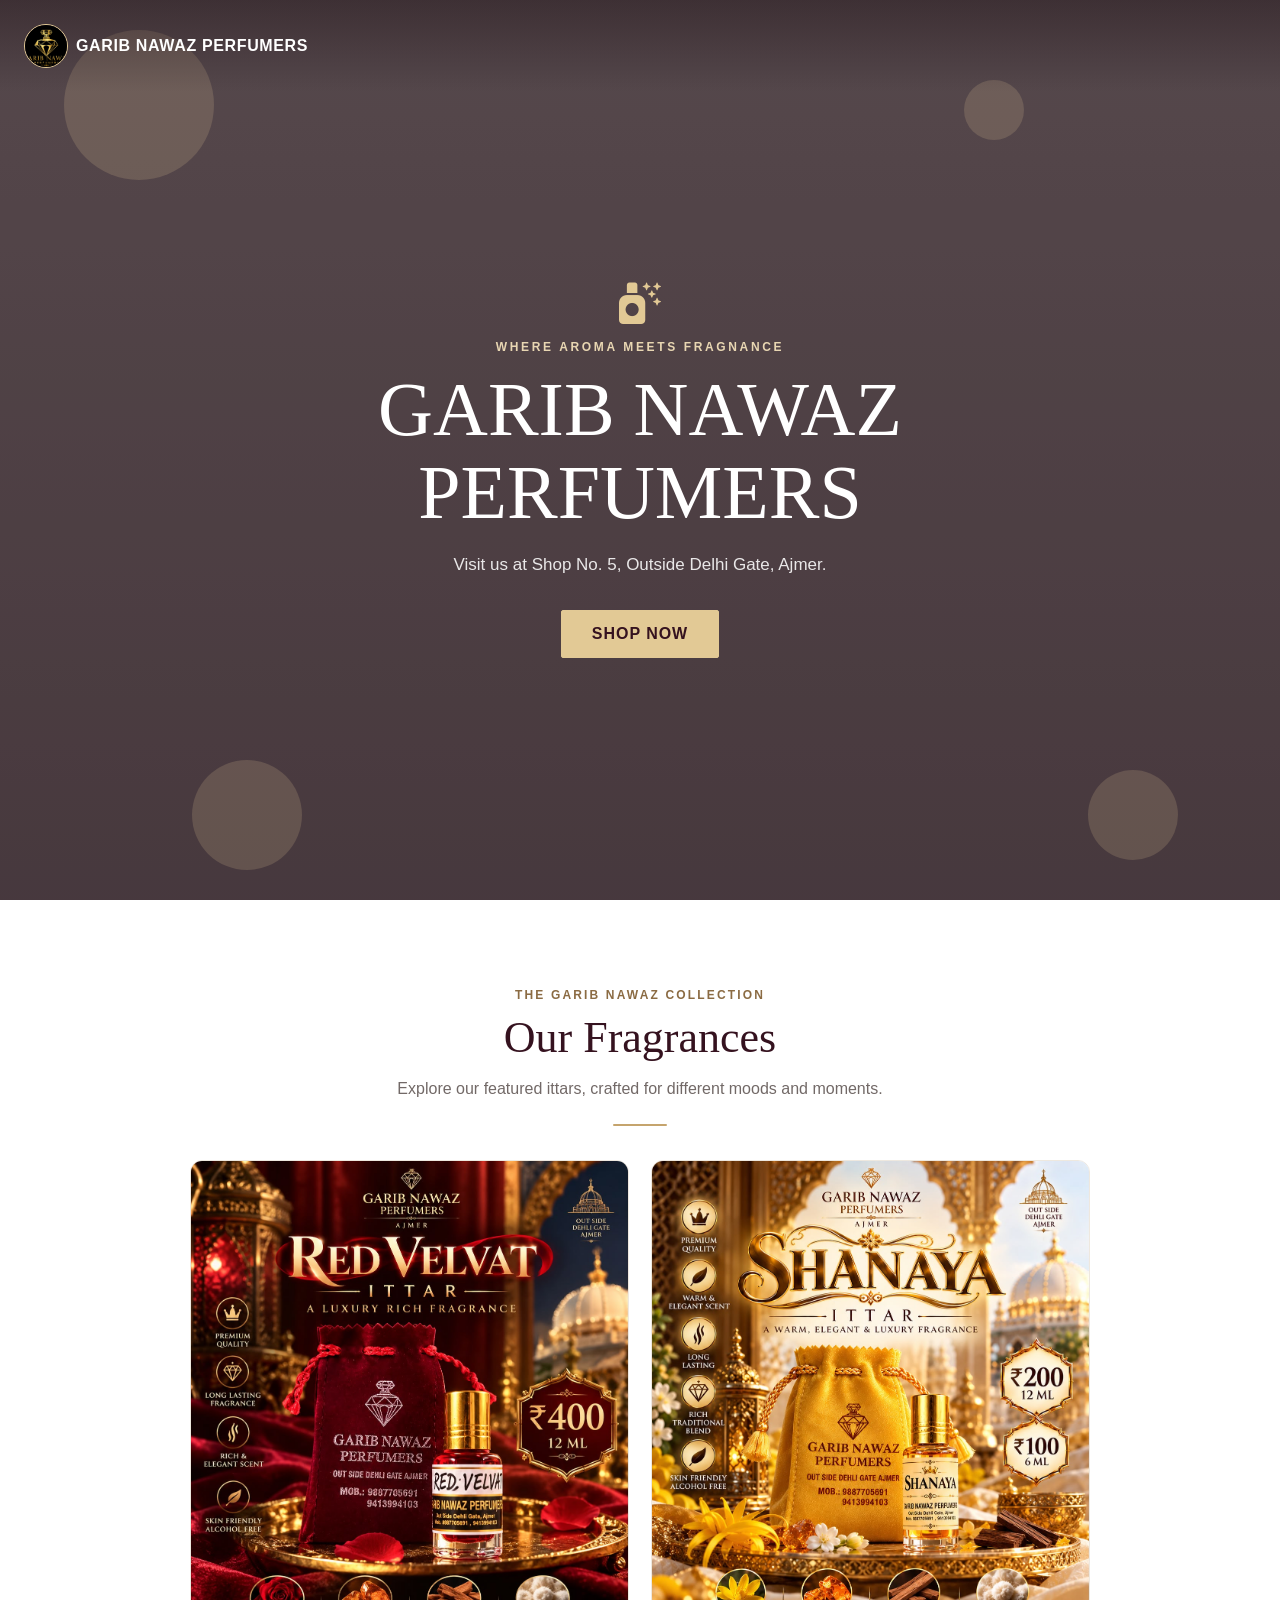
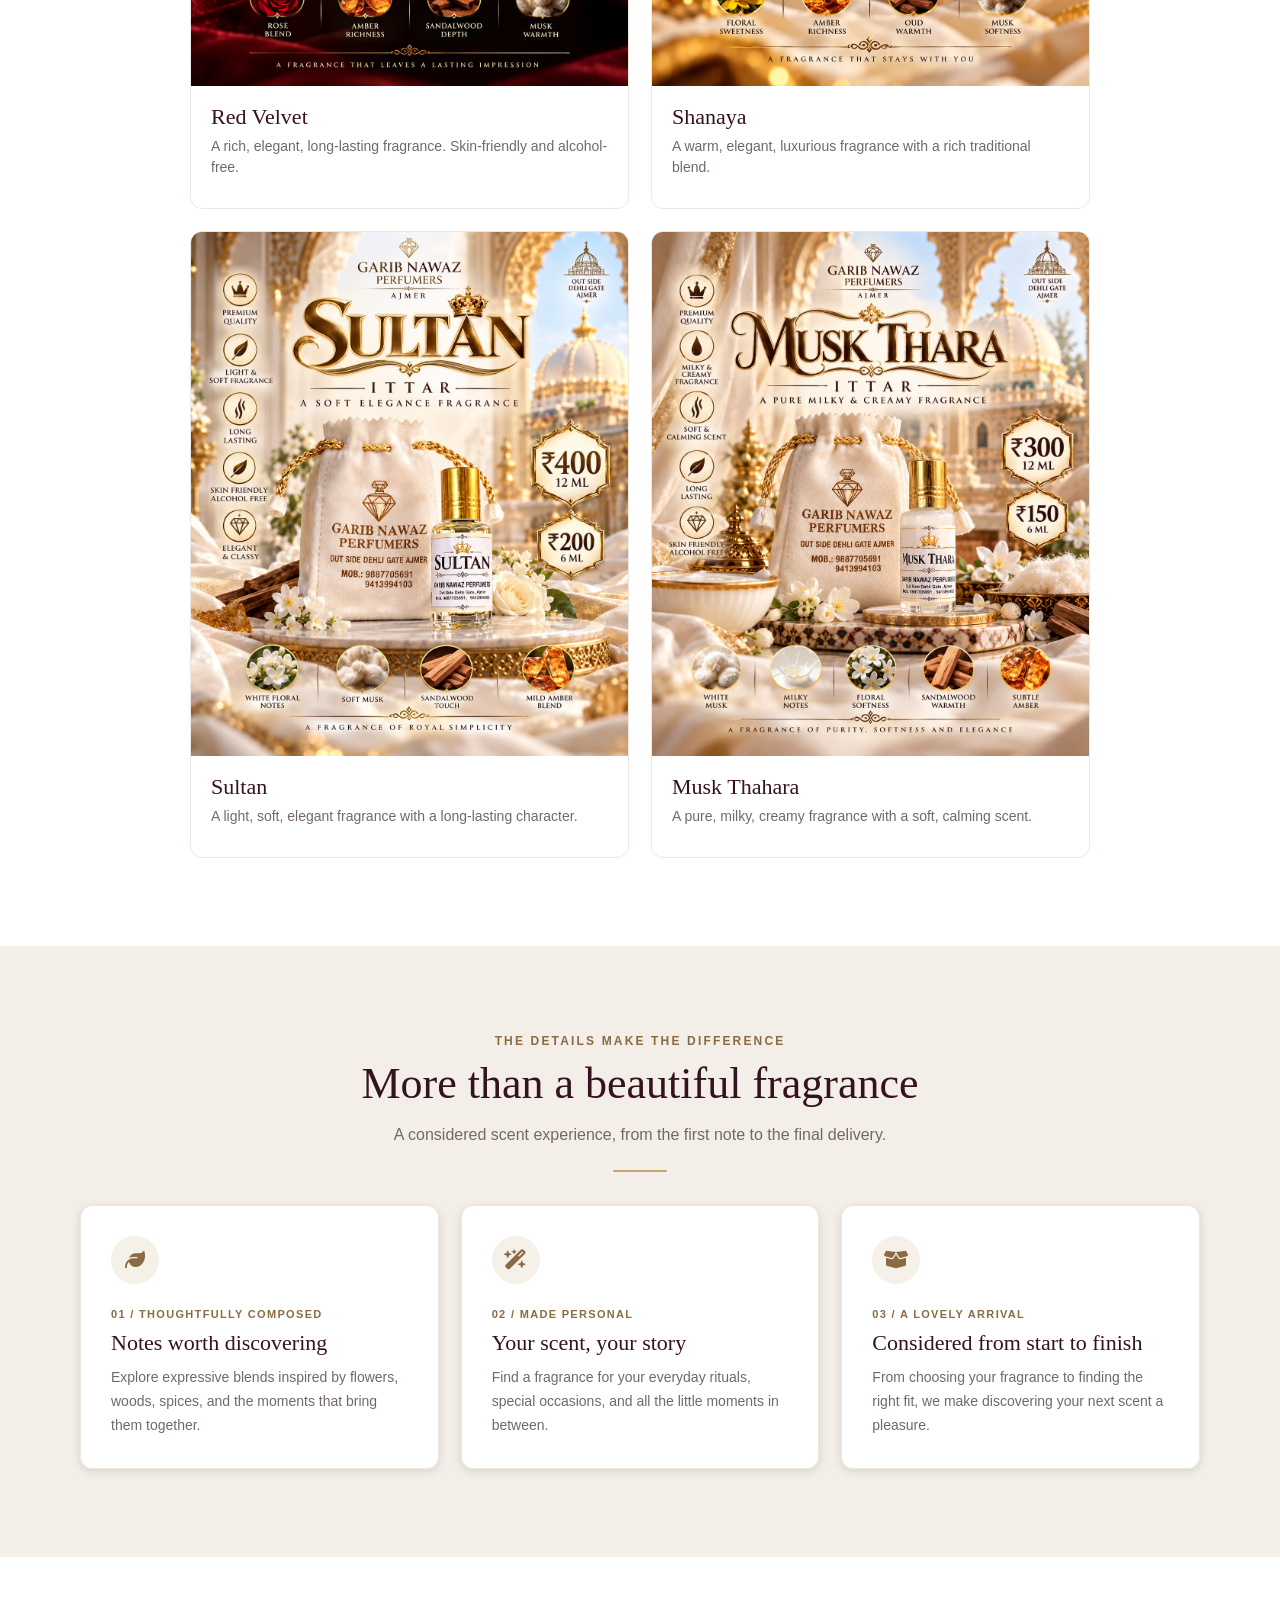
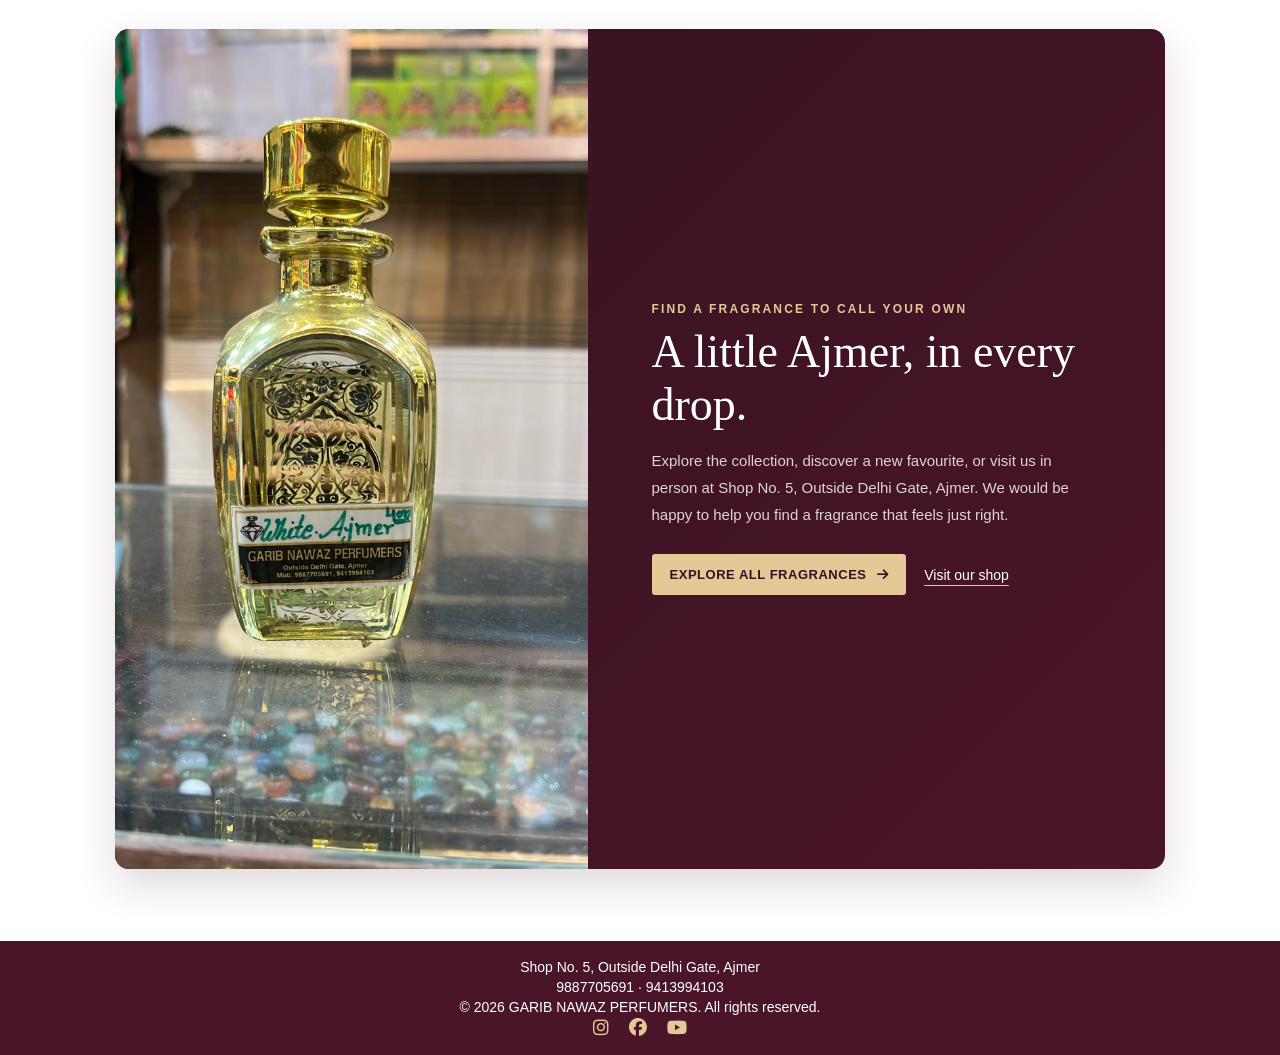
==== index.html @ 34979ee7 "first commit" ====
<!DOCTYPE html>
<html lang="en">
<head>
  <meta charset="UTF-8">
  <meta name="viewport" content="width=device-width, initial-scale=1.0">
  <title>GARIB NAWAZ PERFUMERS</title>
  <link rel="icon" href="images/logo.png" type="image/png">
  <link rel="stylesheet" href="https://cdnjs.cloudflare.com/ajax/libs/font-awesome/6.4.0/css/all.min.css">
  <link rel="stylesheet" href="style.css">
</head>
<body class="home-page">

  <header>
    <a class="site-brand" href="index.html">
      <img src="images/logo.png" alt="">
      <span><strong>GARIB NAWAZ PERFUMERS</strong></span>
    </a>
  </header>

  <div class="hero">
    <video class="hero-video" autoplay muted loop playsinline poster="images/ImgBG1.jpg">
      <source src="videos/intro.mp4" type="video/mp4">
    </video>
    <div class="circle circle1"></div>
    <div class="circle circle2"></div>
    <div class="circle circle3"></div>
    <div class="circle circle4"></div>

    <div class="hero-content">
      <i class="fa-solid fa-spray-can-sparkles"></i>
      <p class="hero-eyebrow">where aroma meets fragnance</p>
      <h2>GARIB NAWAZ<br>PERFUMERS</h2>
      <p>Visit us at Shop No. 5, Outside Delhi Gate, Ajmer.</p>
      <a href="products.html" class="btn">Shop Now</a>
    </div>
  </div>

  <div class="section categories-section">
    <p class="section-eyebrow">The Garib Nawaz collection</p>
    <h2>Our Fragrances</h2>
    <p class="section-intro">Explore our featured ittars, crafted for different moods and moments.</p>
    <div class="divider"></div>
    <div class="categories">
      <a href="products.html" class="category-card">
        <div class="category-img"><img src="images/Red-Velvat.jpeg" alt="Red Velvet fragrance poster" loading="lazy"></div>
        <div class="category-copy">
          <h3>Red Velvet</h3>
          <p>A rich, elegant, long-lasting fragrance. Skin-friendly and alcohol-free.</p>
        </div>
      </a>
      <a href="products.html" class="category-card">
        <div class="category-img"><img src="images/Shanaya.jpeg" alt="Shanaya fragrance poster" loading="lazy"></div>
        <div class="category-copy">
          <h3>Shanaya</h3>
          <p>A warm, elegant, luxurious fragrance with a rich traditional blend.</p>
        </div>
      </a>
      <a href="products.html" class="category-card">
        <div class="category-img"><img src="images/Sultan.jpeg" alt="Sultan fragrance poster" loading="lazy"></div>
        <div class="category-copy">
          <h3>Sultan</h3>
          <p>A light, soft, elegant fragrance with a long-lasting character.</p>
        </div>
      </a>
      <a href="products.html" class="category-card">
        <div class="category-img"><img src="images/Musk-thara.jpeg" alt="Musk Thahara fragrance poster" loading="lazy"></div>
        <div class="category-copy">
          <h3>Musk Thahara</h3>
          <p>A pure, milky, creamy fragrance with a soft, calming scent.</p>
        </div>
      </a>
    </div>
  </div>

  <div class="section why-us-section">
    <p class="section-eyebrow">The details make the difference</p>
    <h2>More than a beautiful fragrance</h2>
    <p class="section-intro">A considered scent experience, from the first note to the final delivery.</p>
    <div class="divider"></div>
    <div class="features">
      <div class="feature-box">
        <i class="fa-solid fa-leaf"></i>
        <p class="feature-label">01 / Thoughtfully composed</p>
        <h3>Notes worth discovering</h3>
        <p>Explore expressive blends inspired by flowers, woods, spices, and the moments that bring them together.</p>
      </div>
      <div class="feature-box">
        <i class="fa-solid fa-wand-magic-sparkles"></i>
        <p class="feature-label">02 / Made personal</p>
        <h3>Your scent, your story</h3>
        <p>Find a fragrance for your everyday rituals, special occasions, and all the little moments in between.</p>
      </div>
      <div class="feature-box">
        <i class="fa-solid fa-box-open"></i>
        <p class="feature-label">03 / A lovely arrival</p>
        <h3>Considered from start to finish</h3>
        <p>From choosing your fragrance to finding the right fit, we make discovering your next scent a pleasure.</p>
      </div>
    </div>
  </div>

  <section class="home-visit-section" aria-labelledby="home-visit-title">
    <div class="home-visit-card">
      <div class="home-visit-image">
        <img src="images/White Ajmer.jpeg" alt="White Ajmer fragrance bottle" loading="lazy">
      </div>
      <div class="home-visit-copy">
        <p class="section-eyebrow">Find a fragrance to call your own</p>
        <h2 id="home-visit-title">A little Ajmer, in every drop.</h2>
        <p>Explore the collection, discover a new favourite, or visit us in person at Shop No. 5, Outside Delhi Gate, Ajmer. We would be happy to help you find a fragrance that feels just right.</p>
        <div class="home-visit-actions">
          <a class="home-visit-button" href="products.html">Explore all fragrances <i class="fa-solid fa-arrow-right" aria-hidden="true"></i></a>
          <a class="home-visit-link" href="contact.html">Visit our shop</a>
        </div>
      </div>
    </div>
  </section>

  <footer>
    <p>Shop No. 5, Outside Delhi Gate, Ajmer</p>
    <p><a href="tel:+919887705691">9887705691</a> · <a href="tel:+919413994103">9413994103</a></p>
    <p>&copy; 2026 GARIB NAWAZ PERFUMERS. All rights reserved.</p>
    <p class="social-links">
      <a href="https://www.instagram.com/garib_nawaz_perfumers?utm_source=ig_web_button_share_sheet&amp;vrfl=ZDNlZDc0MzIxNw==" target="_blank" rel="noopener noreferrer" aria-label="Visit Garib Nawaz Perfumers on Instagram"><i class="fa-brands fa-instagram"></i></a>
      <a href="https://www.facebook.com/profile.php?id=61590630572187" target="_blank" rel="noopener noreferrer" aria-label="Visit Garib Nawaz Perfumers on Facebook"><i class="fa-brands fa-facebook"></i></a>
      <a href="https://youtube.com/@garibnawazperfumer?si=CvMgXTOw2Hox5zIE" target="_blank" rel="noopener noreferrer" aria-label="Visit Garib Nawaz Perfumers on YouTube"><i class="fa-brands fa-youtube"></i></a>
    </p>
  </footer>

</body>
</html>
---- style.css ----
* {
  box-sizing: border-box;
  margin: 0;
  padding: 0;
}

.card > a, .card button a {
  color: inherit;
  font: inherit;
  text-decoration: none;
  }

body {
  min-height: 100vh;
  display: flex;
  flex-direction: column;
  background-color: #f5f0e8;
  color: #393333;
  font-family: Arial, sans-serif;
}

header {
  position: sticky;
  top: 0;
  z-index: 10;
  width: 100%;
  padding: 15px 30px;
  display: flex;
  align-items: center;
  justify-content: space-between;
  background-color: #4a1528;
}

header h1 {
  color: #e2c995;
  font-size: 24px;
}

.site-brand {
  display: flex;
  align-items: center;
  gap: 12px;
  color: #e2c995;
  text-decoration: none;
}

.site-brand img {
  width: 54px;
  height: 54px;
  border: 1px solid #e2c995;
  border-radius: 50%;
  object-fit: cover;
}

.site-brand strong,
.site-brand small {
  display: block;
}

.site-brand strong {
  font-size: 20px;
  letter-spacing: 0.04em;
}

.site-brand small {
  margin-top: 4px;
  color: #ffffff;
  font-size: 12px;
}

nav {
  display: flex;
  flex-wrap: wrap;
  gap: 12px 20px;
}

nav a {
  color: #ffffff;
  text-decoration: none;
}

nav a:hover {
  color: #e2c995;
}

.hero {
  min-height: 100vh;
  padding: 120px 20px;
  position: relative;
  overflow: hidden;
  background: linear-gradient(rgba(40, 20, 30, 0.65), rgba(40, 20, 30, 0.75)),
    url("images/ImgBG1.jpg") center / cover no-repeat;
  color: #ffffff;
  text-align: center;
}

.hero > i {
  color: #e2c995;
  font-size: 70px;
  animation: hero-icon-entrance 700ms ease-out both, hero-icon-float 4s ease-in-out 700ms infinite;
}

.hero h2 {
  margin: 20px 0;
  font-size: 42px;
}

.hero p {
  margin-bottom: 28px;
  font-size: 18px;
}

.circle {
  position: absolute;
  border-radius: 50%;
  background-color: rgba(226, 201, 149, 0.18);
}

.circle1 {
  top: 30px;
  left: 5%;
  width: 150px;
  height: 150px;
  animation: circle-float 7s ease-in-out infinite;
}

.circle2 {
  right: 8%;
  bottom: 40px;
  width: 90px;
  height: 90px;
  animation: circle-float 6s ease-in-out -2s infinite;
}

.circle3 {
  top: 80px;
  right: 20%;
  width: 60px;
  height: 60px;
  animation: circle-float 5s ease-in-out -1s infinite;
}

.circle4 {
  bottom: 30px;
  left: 15%;
  width: 110px;
  height: 110px;
  animation: circle-float 8s ease-in-out -3s infinite;
}

@keyframes hero-icon-entrance {
  from {
    opacity: 0;
  }

  to {
    opacity: 1;
  }
}

@keyframes hero-icon-float {
  0%, 100% {
    transform: translateY(0);
  }

  50% {
    transform: translateY(-8px);
  }
}

@keyframes circle-float {
  0%, 100% {
    transform: translateY(0);
  }

  50% {
    transform: translateY(-16px);
  }
}

.btn, .card button {
  display: inline-block;
  padding: 10px 20px;
  border: 0;
  border-radius: 5px;
  background-color: #4a1528;
  color: #ffffff;
  font-weight: bold;
  text-decoration: none;
  cursor: pointer;
  transition: background-color 180ms ease, transform 180ms ease;
}

.btn:hover, .card button:hover {
  background-color: #755034;
  transform: translateY(-2px);
}

.section, .filter-area {
  padding: 60px 25px;
  text-align: center;
}

.section h2, .filter-area h2, .contact-wrap h2, .contact-map h2 {
  margin-bottom: 12px;
}

.divider {
  width: 80px;
  height: 4px;
  margin: 10px auto 25px;
  border-radius: 2px;
  background-color: #4a1528;
}

.features {
  display: flex;
  justify-content: center;
  flex-wrap: wrap;
  gap: 25px;
}

.feature-box, .about-box, .owner-card, .card, .contact-map {
  border-radius: 8px;
  background-color: #ffffff;
  box-shadow: 0 2px 10px rgba(0, 0, 0, 0.12);
}

.feature-box {
  width: 330px;
  min-height: 220px;
  padding: 30px 22px;
  border-top: 5px solid #4a1528;
  transition: transform 220ms ease, box-shadow 220ms ease;
}

.feature-box:hover, .owner-card:hover, .card:hover {
  transform: translateY(-5px);
  box-shadow: 0 8px 20px rgba(0, 0, 0, 0.16);
}

.feature-box > i {
  margin-bottom: 12px;
  color: #c5a46d;
  font-size: 32px;
}

.feature-box h2 {
  font-size: 22px;
}

.gallery {
  max-width: 1080px;
  margin: 0 auto;
  display: grid;
  grid-template-columns: repeat(3, 1fr);
  gap: 22px;
}

.gallery-item {
  aspect-ratio: 4 / 3;
  overflow: hidden;
  border: 4px solid #c5a46d;
  border-radius: 10px;
}

.gallery-item img {
  display: block;
  width: 100%;
  height: 100%;
  object-fit: cover;
  transition: transform 300ms ease;
}

.gallery-item:hover img {
  transform: scale(1.06);
}

.about-box {
  position: relative;
  width: 80%;
  max-width: 1100px;
  margin: 45px auto;
  padding: 45px 30px;
  overflow: hidden;
  text-align: center;
}

.about-box h2, .about-box p, .about-box h3, .about-box .owner-profiles, .about-box .about-details, .about-box .pulse-row, .about-box > i {
  position: relative;
  z-index: 1;
}

.about-box > i {
  color: #4a1528;
  font-size: 55px;
}

.float-icon {
  animation: icon-float 3s ease-in-out infinite;
}

@keyframes icon-float {
  0%, 100% {
    transform: translateY(0);
  }

  50% {
    transform: translateY(-10px);
  }
}

.fade-text {
  animation: fade-up 700ms ease-out both;
}

@keyframes fade-up {
  from {
    opacity: 0;
    transform: translateY(16px);
  }

  to {
    opacity: 1;
    transform: translateY(0);
  }
}

.about-box p {
  margin: 12px 0;
  line-height: 1.7;
}

.about-box h3 {
  margin: 25px 0 18px;
  color: #4a1528;
}

.about-layout {
  display: grid;
  grid-template-columns: minmax(0, 1fr) minmax(250px, 350px);
  align-items: center;
  gap: 36px;
  margin-top: 24px;
}

.about-copy {
  min-width: 0;
  text-align: left;
}

.about-owner {
  width: 100%;
  max-width: 350px;
  margin: 0 auto;
}

.about-owner .owner-photo {
  height: auto;
  aspect-ratio: 350 / 427;
  margin-bottom: 18px;
  border: 1px solid #eee8df;
}

.about-owner .owner-photo img {
  object-position: center 15%;
}

.about-instagram {
  display: inline-flex;
  align-items: center;
  gap: 9px;
  padding: 11px 20px;
  border-radius: 5px;
  background-color: #4a1528;
  color: #ffffff;
  font-weight: 700;
  text-decoration: none;
  transition: background-color 180ms ease, transform 180ms ease;
}

.about-instagram:hover {
  background-color: #755034;
  transform: translateY(-2px);
}

.owner-profiles {
  max-width: 850px;
  margin: 0 auto;
  display: grid;
  grid-template-columns: repeat(2, 1fr);
  gap: 20px;
}

.owner-card {
  padding: 16px;
  transition: transform 220ms ease, box-shadow 220ms ease;
}

.owner-photo {
  height: 220px;
  margin-bottom: 12px;
  overflow: hidden;
  border-radius: 6px;
  background-color: #f5f0e8;
}

.owner-photo img {
  width: 100%;
  height: 100%;
  object-fit: cover;
}

.owner-photo-placeholder {
  height: 100%;
  display: flex;
  align-items: center;
  justify-content: center;
  gap: 8px;
  color: #4a1528;
}

footer a {
  color: #ffffff;
  text-decoration: none;
}

.owner-photo-placeholder[hidden] {
  display: none;
}

.pulse-row {
  margin-top: 25px;
  display: flex;
  justify-content: center;
  gap: 35px;
  color: #4a1528;
  font-size: 32px;
}

.pulse-row i {
  animation: icon-pulse 1.8s ease-in-out infinite;
}

.pulse-row i:nth-child(2) {
  animation-delay: 300ms;
}

.pulse-row i:nth-child(3) {
  animation-delay: 600ms;
}

@keyframes icon-pulse {
  0%, 100% {
    transform: scale(1);
  }

  50% {
    transform: scale(1.2);
  }
}

.filter-area input {
  display: none;
}

.filter-area label {
  display: inline-block;
  margin: 5px;
  padding: 8px 18px;
  border: 1px solid #c5a46d;
  border-radius: 20px;
  background-color: #ffffff;
  cursor: pointer;
}

.filter-area label:hover, #all:checked ~ .buttons label[for="all"], #men:checked ~ .buttons label[for="men"], #women:checked ~ .buttons label[for="women"], #unisex:checked ~ .buttons label[for="unisex"] {
  background-color: #4a1528;
  color: #ffffff;
}

.products {
  max-width: 1120px;
  margin: 25px auto 0;
  display: grid;
  grid-template-columns: repeat(4, minmax(0, 1fr));
  grid-auto-rows: 1fr;
  align-items: stretch;
  gap: 25px;
}

.card {
  display: flex;
  flex-direction: column;
  min-height: 0;
  padding: 0;
  overflow: hidden;
  transition: transform 220ms ease, box-shadow 220ms ease;
}

#men:checked ~ .products .card:not(.men), #women:checked ~ .products .card:not(.women), #unisex:checked ~ .products .card:not(.unisex) {
  display: none;
}

.product-image {
  display: block;
  width: 100%;
  aspect-ratio: 4 / 5;
  object-fit: cover;
}

.product-image-placeholder {
  padding: 32px;
  object-fit: contain;
  background: linear-gradient(145deg, #35121f, #120b0d);
}

.product-info {
  flex: 1;
  min-height: 300px;
  padding: 20px;
  display: flex;
  flex-direction: column;
  align-items: stretch;
  gap: 14px;
  border-top: 1px solid #eee8df;
  border-bottom: 4px solid #4a1528;
}

.card h3 {
  margin: 0;
  color: #35121f;
  font-family: Georgia, "Times New Roman", serif;
  font-size: 23px;
  font-weight: 400;
  text-align: center;
}

.product-details {
  flex: 1;
  padding-left: 19px;
  color: #726967;
  font-size: 13px;
  line-height: 1.55;
}

.product-details li {
  margin-bottom: 6px;
  padding-left: 2px;
}

.product-details li::marker {
  color: #b39056;
}

.product-price {
  padding: 10px 8px;
  border-top: 1px solid #eee8df;
  border-bottom: 1px solid #eee8df;
  color: #4a1528;
  font-size: 17px;
  font-weight: 700;
  text-align: center;
}

.product-price span {
  color: #8b6b43;
  font-size: 12px;
  font-weight: 600;
}

.product-price .price-divider {
  margin: 0 5px;
  color: #c5a46d;
}

.card .type {
  margin-bottom: 8px;
  color: #786563;
  font-size: 13px;
}

.card .price {
  margin-bottom: 10px;
  font-weight: bold;
}

.product-order {
  display: inline-flex;
  justify-content: center;
  align-items: center;
  gap: 8px;
  padding: 10px 20px;
  border-radius: 5px;
  background-color: #4a1528;
  color: #ffffff;
  text-decoration: none;
  transition: background-color 180ms ease, transform 180ms ease;
}

.product-order i {
  font-size: 16px;
}

.product-order:hover {
  background-color: #755034;
  transform: translateY(-2px);
}

.contact-wrap {
  width: 100%;
  max-width: 1120px;
  margin: 0 auto;
  padding: 64px 24px 76px;
}

.contact-intro {
  max-width: 680px;
  margin: 0 auto 36px;
  text-align: center;
}

.contact-intro h2 {
  margin-bottom: 12px;
  color: #35121f;
  font-family: Georgia, "Times New Roman", serif;
  font-size: clamp(34px, 5vw, 48px);
  font-weight: 400;
}

.contact-intro > p:last-child {
  color: #726967;
  line-height: 1.7;
}

.contact-eyebrow {
  margin-bottom: 9px;
  color: #8b6b43;
  font-size: 12px;
  font-weight: 700;
  letter-spacing: 0.16em;
  text-transform: uppercase;
}

.contact-details {
  display: grid;
  grid-template-columns: repeat(3, minmax(0, 1fr));
  gap: 20px;
}

.contact-card {
  min-height: 230px;
  padding: 28px;
  border: 1px solid #eee8df;
  border-top: 3px solid #c5a46d;
  border-radius: 12px;
  background-color: #ffffff;
  box-shadow: 0 8px 24px rgba(53, 18, 31, 0.07);
}

.contact-icon {
  width: 44px;
  height: 44px;
  margin-bottom: 18px;
  display: grid;
  place-items: center;
  border-radius: 50%;
  background-color: #f5f0e8;
  color: #4a1528;
  font-size: 18px;
}

.contact-card h3 {
  margin-bottom: 9px;
  color: #35121f;
  font-family: Georgia, "Times New Roman", serif;
  font-size: 21px;
  font-weight: 400;
}

.contact-card p {
  min-height: 44px;
  margin-bottom: 13px;
  color: #726967;
  font-size: 14px;
  line-height: 1.6;
}

.contact-card a,
.contact-card strong {
  display: block;
  margin-top: 7px;
  color: #4a1528;
  font-weight: 700;
  text-decoration: none;
}

.contact-card a:hover {
  color: #8b6b43;
}

.contact-map {
  margin-top: 28px;
  padding: 28px;
  border: 1px solid #eee8df;
  border-radius: 12px;
  background-color: #ffffff;
  box-shadow: 0 8px 24px rgba(53, 18, 31, 0.07);
}

.contact-map-heading {
  margin-bottom: 18px;
  display: flex;
  align-items: flex-end;
  justify-content: space-between;
  gap: 18px;
}

.contact-map-heading h2 {
  margin: 0;
  color: #35121f;
  font-family: Georgia, "Times New Roman", serif;
  font-size: 28px;
  font-weight: 400;
}

.contact-map-heading > p {
  color: #726967;
  font-size: 14px;
}

.contact-map iframe {
  width: 100%;
  height: 380px;
  border: 0;
  border-radius: 8px;
}

footer {
  margin-top: auto;
  padding: 14px 20px;
  background-color: #4a1528;
  color: #ffffff;
  font-size: 14px;
  text-align: center;
}

footer p {
  margin: 4px 0;
}

.social-links a {
  margin: 0 8px;
  color: #e2c995;
  text-decoration: none;
  transition: color 180ms ease;
}

.social-links a i {
  font-size: 18px;
}

.social-links a:hover {
  color: #ffffff;
}

.hero {
  min-height: 100vh;
  padding: 70px 20px;
  display: flex;
  align-items: center;
  justify-content: center;
}

.hero-video {
  position: absolute;
  top: 0;
  left: 0;
  width: 100%;
  height: 100%;
  object-fit: cover;
  z-index: 0;
}

.hero::before {
  content: "";
  position: absolute;
  inset: 0;
  background: rgba(20, 10, 12, 0.28);
  z-index: 1;
}

.hero .circle {
  z-index: 1;
}

.hero-content {
  position: relative;
  z-index: 2;
  width: 100%;
  max-width: 760px;
}

.hero-content > i {
  color: #e2c995;
  font-size: 56px;
  animation: hero-icon-entrance 700ms ease-out both, hero-icon-float 4s ease-in-out 700ms infinite;
}

.hero-content h2 {
  margin: 15px 0 10px;
  font-size: 40px;
}

.hero-content p {
  margin-bottom: 25px;
  font-size: 18px;
}

.categories-section {
  background-color: #ffffff;
}

.categories {
  max-width: 1080px;
  margin: 0 auto;
  display: grid;
  grid-template-columns: repeat(6, 1fr);
  gap: 20px;
}

.category-card {
  color: #393333;
  text-decoration: none;
}

.category-img {
  width: 100%;
  aspect-ratio: 1 / 1;
  overflow: hidden;
  border: 3px solid #e2c995;
  border-radius: 50%;
}

.category-img img {
  display: block;
  width: 100%;
  height: 100%;
  object-fit: cover;
  transition: transform 300ms ease;
}

.category-card:hover img {
  transform: scale(1.12);
}

.category-card h3 {
  margin-top: 12px;
  font-size: 16px;
}

.category-card:hover h3 {
  color: #4a1528;
}

.offers {
  max-width: 1000px;
  margin: 0 auto;
  display: flex;
  justify-content: center;
  flex-wrap: wrap;
  gap: 25px;
}

.offer-card {
  flex: 1 1 260px;
  max-width: 310px;
  padding: 28px 20px;
  border-radius: 12px;
  background: linear-gradient(135deg, #4a1528, #755034);
  color: #ffffff;
  box-shadow: 0 2px 10px rgba(0, 0, 0, 0.15);
  transition: transform 220ms ease;
}

.offer-card:hover {
  transform: translateY(-5px);
}

.offer-card i {
  margin-bottom: 10px;
  color: #e2c995;
  font-size: 30px;
}

.offer-card h3 {
  margin-bottom: 6px;
  color: #e2c995;
  font-size: 24px;
}

@media (prefers-reduced-motion: reduce) {
  *, *::before, *::after {
    animation-duration: 0.01ms;
    animation-iteration-count: 1 ;
    scroll-behavior: auto ;
    transition-duration: 0.01ms ;
  }
}

@media (max-width: 800px) {
  header {
    padding: 12px 18px;
    gap: 10px;
    flex-wrap: wrap;
  }

  .products {
    grid-template-columns: repeat(2, minmax(0, 1fr));
  }

  .gallery {
    grid-template-columns: repeat(2, 1fr);
  }
}

@media (max-width: 500px) {
  header h1 {
    font-size: 20px;
  }

  nav {
    gap: 8px 14px;
  }

  nav a {
    font-size: 14px;
  }

  .hero {
    min-height: 100vh;
    padding: 100px 18px;
  }

  .hero h2 {
    font-size: 32px;
  }

  .gallery, .products, .owner-profiles {
    grid-template-columns: 1fr;
  }

  .about-box {
    width: calc(100% - 30px);
    padding: 30px 18px;
  }

  .contact-wrap {
    padding: 42px 18px 54px;
  }

  .contact-details {
    grid-template-columns: 1fr;
  }

  .contact-card {
    min-height: 0;
  }

  .contact-card p {
    min-height: 0;
  }

  .contact-map {
    padding: 20px;
  }

  .contact-map-heading {
    align-items: flex-start;
    flex-direction: column;
  }

  .contact-map iframe {
    height: 300px;
  }
}

@media (max-width: 800px) {
  .categories {
    grid-template-columns: repeat(3, 1fr);
  }

  .hero-content h2 {
    font-size: 34px;
  }
}

@media (max-width: 600px) {
  .hero {
    min-height: 100vh;
    padding: 60px 15px;
  }

  .hero-content h2 {
    font-size: 28px;
  }

  .hero-content p {
    font-size: 16px;
  }

  .categories {
    grid-template-columns: repeat(2, 1fr);
  }
}

.home-page header {
  position: absolute;
  top: 0;
  left: 0;
  justify-content: flex-start;
  padding: 24px;
  background: linear-gradient(rgba(28, 15, 20, 0.42), transparent);
}

.home-page header h1 {
  color: #ffffff;
  font-size: 21px;
  letter-spacing: 0.04em;
}

.home-page .site-brand {
  color: #ffffff;
}

.home-page .site-brand small {
  color: #e8d6b2;
}

.home-page .hero {
  min-height: 100vh;
  padding: 110px 20px 70px;
}

.home-page .hero-content {
  max-width: 820px;
}

.home-page .hero-content > i {
  margin-bottom: 16px;
  color: #e2c995;
  font-size: 42px;
}

.home-page .hero-content .hero-eyebrow {
  margin-bottom: 14px;
  color: #e8d6b2;
  font-size: 12px;
  font-weight: 700;
  letter-spacing: 0.22em;
  text-transform: uppercase;
}

.home-page .hero-content h2 {
  margin: 0 auto 18px;
  font-family: Georgia, "Times New Roman", serif;
  font-size: clamp(42px, 6vw, 76px);
  font-weight: 400;
  line-height: 1.08;
  text-wrap: balance;
}

.home-page .hero-content > p:not(.hero-eyebrow) {
  max-width: 520px;
  margin: 0 auto 30px;
  color: rgba(255, 255, 255, 0.88);
  font-size: 17px;
  line-height: 1.7;
}

.home-page .hero-content .btn {
  padding: 14px 30px;
  border: 1px solid #e2c995;
  border-radius: 2px;
  background-color: #e2c995;
  color: #35121f;
  letter-spacing: 0.06em;
  text-transform: uppercase;
}

.home-page .hero-content .btn:hover {
  border-color: #ffffff;
  background-color: #ffffff;
}

.home-page .categories-section, .home-page .why-us-section {
  padding: 88px 25px;
}

.home-page .section-eyebrow {
  margin-bottom: 10px;
  color: #8b6b43;
  font-size: 12px;
  font-weight: 700;
  letter-spacing: 0.18em;
  text-transform: uppercase;
}

.home-page .categories-section > h2, .home-page .why-us-section > h2 {
  color: #35121f;
  font-family: Georgia, "Times New Roman", serif;
  font-size: clamp(30px, 4vw, 44px);
  font-weight: 400;
}

.home-page .section-intro {
  max-width: 610px;
  margin: 0 auto;
  color: #726967;
  line-height: 1.7;
}

.home-page .categories-section .divider, .home-page .why-us-section .divider {
  width: 54px;
  height: 2px;
  margin: 22px auto 34px;
  background-color: #c5a46d;
}

.home-page .categories {
  max-width: 900px;
  grid-template-columns: repeat(2, minmax(0, 1fr));
  gap: 22px;
}

.home-page .category-card {
  overflow: hidden;
  border: 1px solid #eee8df;
  border-radius: 12px;
  background-color: #ffffff;
  text-align: left;
  transition: transform 220ms ease, box-shadow 220ms ease;
}

.home-page .category-card:hover {
  transform: translateY(-5px);
  box-shadow: 0 14px 30px rgba(53, 18, 31, 0.12);
}

.home-page .category-img {
  width: 100%;
  aspect-ratio: auto;
  border: 0;
  border-radius: 0;
  background: transparent;
}

.home-page .category-img img {
  display: block;
  width: 100%;
  height: auto;
  object-fit: initial;
}

.home-page .category-copy {
  padding: 18px 20px 20px;
}

.home-page .category-copy h3 {
  margin: 0 0 6px;
  color: #35121f;
  font-family: Georgia, "Times New Roman", serif;
  font-size: 22px;
  font-weight: 400;
}

.home-page .category-copy p {
  margin-bottom: 10px;
  color: #726967;
  font-size: 14px;
  line-height: 1.5;
}

.home-page .why-us-section {
  background-color: #f3eee7;
}

.home-page .features {
  max-width: 1120px;
  margin: 0 auto;
  display: grid;
  grid-template-columns: repeat(3, minmax(0, 1fr));
  gap: 22px;
}

.home-page .feature-box {
  width: auto;
  min-height: 260px;
  padding: 30px;
  border: 1px solid #eee8df;
  border-top: 0;
  border-radius: 12px;
  text-align: left;
  transition: transform 220ms ease, box-shadow 220ms ease;
}

.home-page .feature-box:hover {
  transform: translateY(-5px);
  box-shadow: 0 14px 30px rgba(53, 18, 31, 0.1);
}

.home-page .feature-box > i {
  width: 48px;
  height: 48px;
  margin-bottom: 24px;
  display: grid;
  place-items: center;
  border-radius: 50%;
  background-color: #f5f0e8;
  color: #8b6b43;
  font-size: 20px;
}

.site-brand {
  gap: 8px;
}

.site-brand img {
  width: 44px;
  height: 44px;
}

.site-brand strong {
  font-size: 16px;
}

.site-brand small {
  font-size: 11px;
}

.home-page .feature-box .feature-label {
  margin-bottom: 10px;
  color: #8b6b43;
  font-size: 11px;
  font-weight: 700;
  letter-spacing: 0.12em;
  text-transform: uppercase;
}

.home-page .feature-box h3 {
  margin-bottom: 10px;
  color: #35121f;
  font-family: Georgia, "Times New Roman", serif;
  font-size: 22px;
  font-weight: 400;
}

.home-page .feature-box > p:last-child {
  color: #726967;
  font-size: 14px;
  line-height: 1.7;
}

.home-visit-section {
  padding: 72px 25px;
  background-color: #ffffff;
}

.home-visit-card {
  max-width: 1050px;
  min-height: 360px;
  margin: 0 auto;
  display: grid;
  grid-template-columns: minmax(0, 0.9fr) minmax(0, 1.1fr);
  overflow: hidden;
  border-radius: 14px;
  background: linear-gradient(135deg, #35121f, #4a1528);
  box-shadow: 0 16px 40px rgba(53, 18, 31, 0.16);
}

.home-visit-image {
  min-height: 360px;
  overflow: hidden;
  background-color: #24121a;
}

.home-visit-image img {
  display: block;
  width: 100%;
  height: 100%;
  object-fit: cover;
  transition: transform 500ms ease;
}

.home-visit-card:hover .home-visit-image img {
  transform: scale(1.04);
}

.home-visit-copy {
  padding: clamp(30px, 5vw, 64px);
  display: flex;
  flex-direction: column;
  align-items: flex-start;
  justify-content: center;
}

.home-visit-copy .section-eyebrow {
  color: #e2c995;
}

.home-visit-copy h2 {
  margin-bottom: 16px;
  color: #ffffff;
  font-family: Georgia, "Times New Roman", serif;
  font-size: clamp(30px, 4vw, 46px);
  font-weight: 400;
  line-height: 1.15;
}

.home-visit-copy > p:not(.section-eyebrow) {
  margin-bottom: 26px;
  color: rgba(255, 255, 255, 0.82);
  font-size: 15px;
  line-height: 1.8;
}

.home-visit-actions {
  display: flex;
  flex-wrap: wrap;
  align-items: center;
  gap: 18px;
}

.home-visit-button {
  padding: 13px 18px;
  border-radius: 3px;
  background-color: #e2c995;
  color: #35121f;
  font-size: 13px;
  font-weight: 700;
  letter-spacing: 0.04em;
  text-decoration: none;
  text-transform: uppercase;
  transition: background-color 180ms ease, transform 180ms ease;
}

.home-visit-button:hover {
  transform: translateY(-2px);
  background-color: #ffffff;
}

.home-visit-button i {
  margin-left: 6px;
}

.home-visit-link {
  color: #ffffff;
  font-size: 14px;
  text-decoration-color: #e2c995;
  text-underline-offset: 5px;
}

@media (max-width: 800px) {
  .home-page .categories, .home-page .features {
    grid-template-columns: repeat(2, minmax(0, 1fr));
  }

  .home-visit-card {
    grid-template-columns: minmax(0, 0.8fr) minmax(0, 1.2fr);
  }
}

@media (max-width: 600px) {
  .home-page header {
    padding: 20px 16px;
  }

  .home-page .hero {
    padding: 100px 20px 60px;
  }

  .home-page .hero-content h2 {
    font-size: clamp(40px, 11vw, 56px);
  }

  .home-page .categories-section, .home-page .why-us-section {
    padding: 64px 18px;
  }

  .home-visit-section {
    padding: 48px 18px;
  }

  .home-visit-card {
    grid-template-columns: 1fr;
  }

  .home-visit-image {
    min-height: 0;
    aspect-ratio: 4 / 3;
  }

  .home-visit-copy {
    padding: 30px 24px;
  }

  .home-page .categories, .home-page .features {
    grid-template-columns: 1fr;
  }

  .home-page .feature-box {
    min-height: auto;
  }
}

img,
iframe {
  max-width: 100%;
}

body {
  overflow-x: hidden;
}

header,
main,
section,
footer {
  min-width: 0;
}

nav a {
  min-height: 40px;
  display: inline-flex;
  align-items: center;
}

.products,
.categories,
.features,
.contact-details {
  min-width: 0;
}

.products > *,
.categories > *,
.features > *,
.contact-details > * {
  min-width: 0;
}

.about-box {
  width: min(1100px, calc(100% - 48px));
}

.hero {
  min-height: 100vh;
  min-height: 100svh;
}

@media (max-width: 1000px) {
  header {
    padding: 12px 20px;
    gap: 12px;
  }

  .products {
    grid-template-columns: repeat(3, minmax(0, 1fr));
    gap: 20px;
  }

  .contact-wrap {
    padding-right: 20px;
    padding-left: 20px;
  }
}

@media (max-width: 800px) {
  header {
    align-items: flex-start;
  }

  header nav {
    flex: 1 1 100%;
    gap: 4px 14px;
  }

  .contact-details {
    grid-template-columns: repeat(2, minmax(0, 1fr));
  }

  .contact-card:last-child {
    grid-column: 1 / -1;
  }
}

@media (max-width: 600px) {
  header {
    padding: 10px 16px;
  }

  .site-brand {
    max-width: 100%;
  }

  .site-brand strong {
    font-size: clamp(14px, 4.2vw, 17px);
    letter-spacing: 0.02em;
  }

  header nav {
    gap: 2px 8px;
  }

  nav a {
    min-height: 38px;
    padding: 0 4px;
    font-size: 14px;
  }

  .section,
  .filter-area {
    padding: 46px 16px;
  }

  .products {
    grid-template-columns: repeat(2, minmax(0, 1fr));
    gap: 14px;
  }

  .product-info {
    min-height: 0;
    padding: 16px 14px;
  }

  .card h3 {
    font-size: 20px;
  }

  .product-order {
    padding: 10px 14px;
  }

  .about-box {
    width: calc(100% - 28px);
    margin: 24px auto;
    padding: 30px 18px;
  }

  .contact-wrap {
    padding: 38px 16px 48px;
  }

  .contact-details {
    grid-template-columns: 1fr;
    gap: 14px;
  }

  .contact-card:last-child {
    grid-column: auto;
  }

  .contact-card {
    padding: 22px;
  }

  .contact-map {
    margin-top: 18px;
    padding: 18px;
  }

  .contact-map iframe {
    height: clamp(240px, 70vw, 340px);
  }

  footer {
    padding: 14px 16px;
  }
}

@media (max-width: 700px) {
  .about-layout {
    grid-template-columns: 1fr;
    gap: 20px;
  }

  .about-copy {
    text-align: center;
  }

  .about-owner {
    width: min(350px, 100%);
  }
}

@media (max-width: 380px) {
  .site-brand img {
    width: 38px;
    height: 38px;
  }

  .site-brand {
    gap: 7px;
  }

  .site-brand strong {
    font-size: 14px;
  }

  header nav {
    gap: 0 5px;
  }

  nav a {
    font-size: 13px;
  }

  .products {
    grid-template-columns: 1fr;
  }

}

.page-eyebrow {
  margin-bottom: 10px;
  color: #8b6b43;
  font-size: 12px;
  font-weight: 700;
  letter-spacing: 0.16em;
  text-transform: uppercase;
}

.about-box > .page-eyebrow {
  position: relative;
  z-index: 1;
}

.about-box > h2 {
  color: #35121f;
  font-family: Georgia, "Times New Roman", serif;
  font-size: clamp(32px, 5vw, 48px);
  font-weight: 400;
}

.about-lead {
  max-width: 670px;
  margin: 0 auto;
  color: #726967;
  font-size: 16px;
  line-height: 1.7;
}

.about-values {
  position: relative;
  z-index: 1;
  margin-top: 40px;
  display: grid;
  grid-template-columns: repeat(3, minmax(0, 1fr));
  gap: 16px;
  text-align: left;
}

.about-value {
  padding: 22px;
  border: 1px solid #eee8df;
  border-radius: 10px;
  background-color: #fffdfa;
}

.about-value > i {
  width: 40px;
  height: 40px;
  margin-bottom: 14px;
  display: grid;
  place-items: center;
  border-radius: 50%;
  background-color: #f5f0e8;
  color: #8b6b43;
}

.about-value h3 {
  margin: 0 0 8px;
  color: #35121f;
  font-family: Georgia, "Times New Roman", serif;
  font-size: 19px;
  font-weight: 400;
}

.about-value p {
  margin: 0;
  color: #726967;
  font-size: 13px;
  line-height: 1.65;
}

.about-cta {
  position: relative;
  z-index: 1;
  margin-top: 28px;
  padding: 22px;
  display: flex;
  align-items: center;
  justify-content: center;
  flex-wrap: wrap;
  gap: 12px 20px;
  border-radius: 8px;
  background-color: #f5f0e8;
}

.about-cta p {
  margin: 0;
  color: #35121f;
  font-family: Georgia, "Times New Roman", serif;
  font-size: 18px;
}

.about-cta a,
.product-help > a,
.contact-intro-button {
  display: inline-flex;
  align-items: center;
  justify-content: center;
  gap: 9px;
  padding: 12px 17px;
  border-radius: 4px;
  background-color: #4a1528;
  color: #ffffff;
  font-size: 13px;
  font-weight: 700;
  text-decoration: none;
  transition: background-color 180ms ease, transform 180ms ease;
}

.about-cta a:hover,
.product-help > a:hover,
.contact-intro-button:hover {
  transform: translateY(-2px);
  background-color: #755034;
}

.product-intro {
  max-width: 640px;
  margin: 0 auto;
  color: #726967;
  line-height: 1.7;
}

.product-promise {
  max-width: 780px;
  margin: 25px auto 0;
  display: flex;
  justify-content: center;
  flex-wrap: wrap;
  gap: 12px;
}

.product-promise span {
  padding: 10px 14px;
  border: 1px solid #e8dfd3;
  border-radius: 999px;
  background-color: #fffdfa;
  color: #4a1528;
  font-size: 13px;
  font-weight: 700;
}

.product-promise i {
  margin-right: 7px;
  color: #9a7849;
}

.product-help {
  max-width: 1120px;
  margin: 50px auto 0;
  padding: 30px clamp(22px, 5vw, 54px);
  display: flex;
  align-items: center;
  justify-content: space-between;
  gap: 24px;
  border-radius: 12px;
  background: linear-gradient(120deg, #35121f, #4a1528);
  color: #ffffff;
  text-align: left;
}

.product-help .page-eyebrow {
  color: #e2c995;
}

.product-help h2 {
  margin-bottom: 8px;
  color: #ffffff;
  font-family: Georgia, "Times New Roman", serif;
  font-size: clamp(24px, 3vw, 34px);
  font-weight: 400;
}

.product-help p:last-child {
  max-width: 600px;
  color: rgba(255, 255, 255, 0.82);
  font-size: 14px;
  line-height: 1.7;
}

.product-help > a {
  flex: 0 0 auto;
  background-color: #e2c995;
  color: #35121f;
}

.product-help > a:hover {
  background-color: #ffffff;
}

.contact-intro-button {
  margin-top: 22px;
}

.contact-card {
  transition: transform 200ms ease, box-shadow 200ms ease;
}

.contact-card:hover {
  transform: translateY(-4px);
  box-shadow: 0 14px 30px rgba(53, 18, 31, 0.12);
}

.contact-card:last-child {
  grid-column: auto;
}

@media (max-width: 700px) {
  .about-values {
    grid-template-columns: 1fr;
  }

  .about-value {
    text-align: center;
  }

  .about-value > i {
    margin-right: auto;
    margin-left: auto;
  }

  .about-cta,
  .product-help {
    flex-direction: column;
    align-items: stretch;
    text-align: center;
  }

  .product-help > a {
    align-self: center;
  }

  .contact-card:last-child {
    grid-column: auto;
  }
}

@media (max-width: 600px) {
  body:not(.home-page) header {
    flex-direction: column;
    align-items: stretch;
    gap: 12px;
    padding: 12px 14px;
    box-shadow: 0 4px 16px rgba(35, 10, 21, 0.2);
  }

  body:not(.home-page) .site-brand {
    align-self: center;
  }

  body:not(.home-page) header nav {
    width: 100%;
    flex: none;
    display: grid;
    grid-template-columns: repeat(4, minmax(0, 1fr));
    gap: 6px;
    padding: 5px;
    border: 1px solid rgba(226, 201, 149, 0.24);
    border-radius: 999px;
    background-color: rgba(32, 8, 18, 0.22);
  }

  body:not(.home-page) header nav a {
    min-width: 0;
    min-height: 38px;
    justify-content: center;
    padding: 0 3px;
    border: 1px solid transparent;
    border-radius: 999px;
    font-size: clamp(11px, 3.2vw, 13px);
    white-space: nowrap;
    transition: color 180ms ease, background-color 180ms ease, border-color 180ms ease;
  }

  body:not(.home-page) header nav a:hover,
  body:not(.home-page) header nav a:focus-visible {
    border-color: rgba(226, 201, 149, 0.65);
    background-color: #e2c995;
    color: #35121f;
  }
}
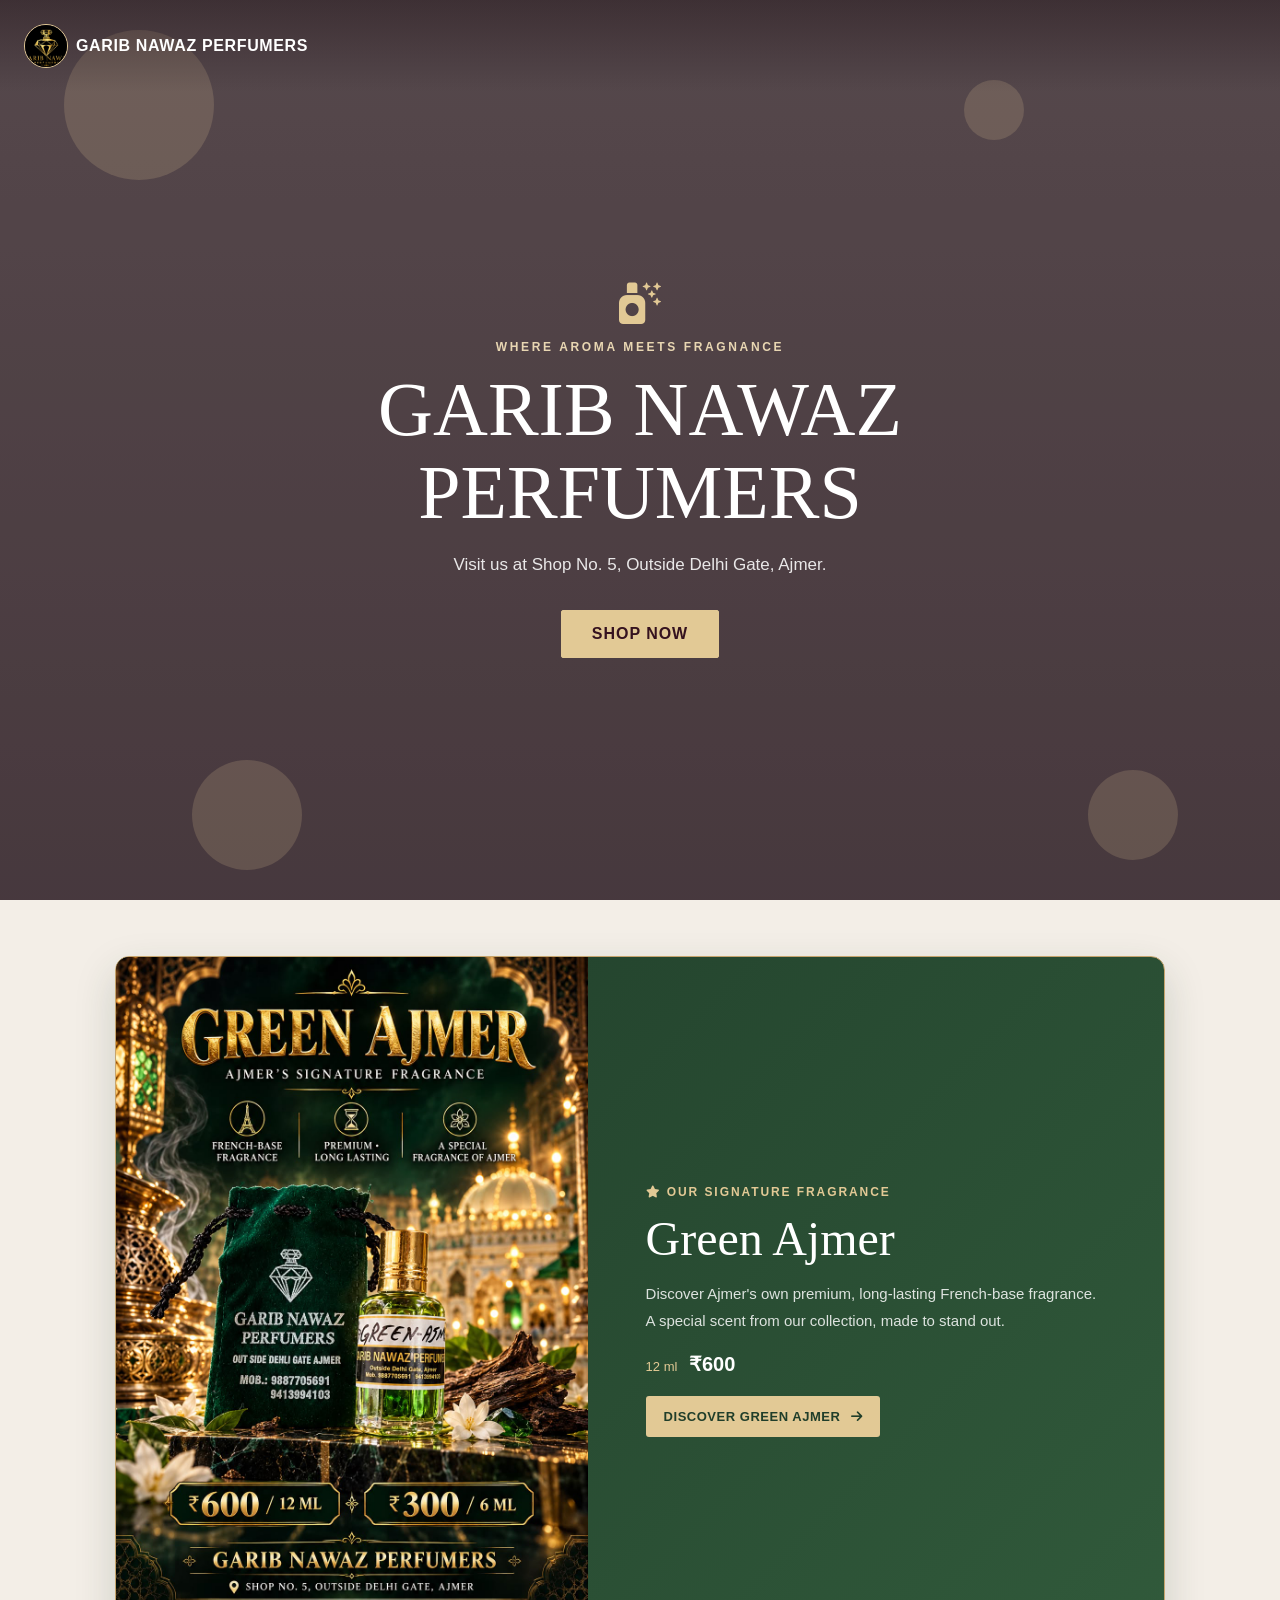
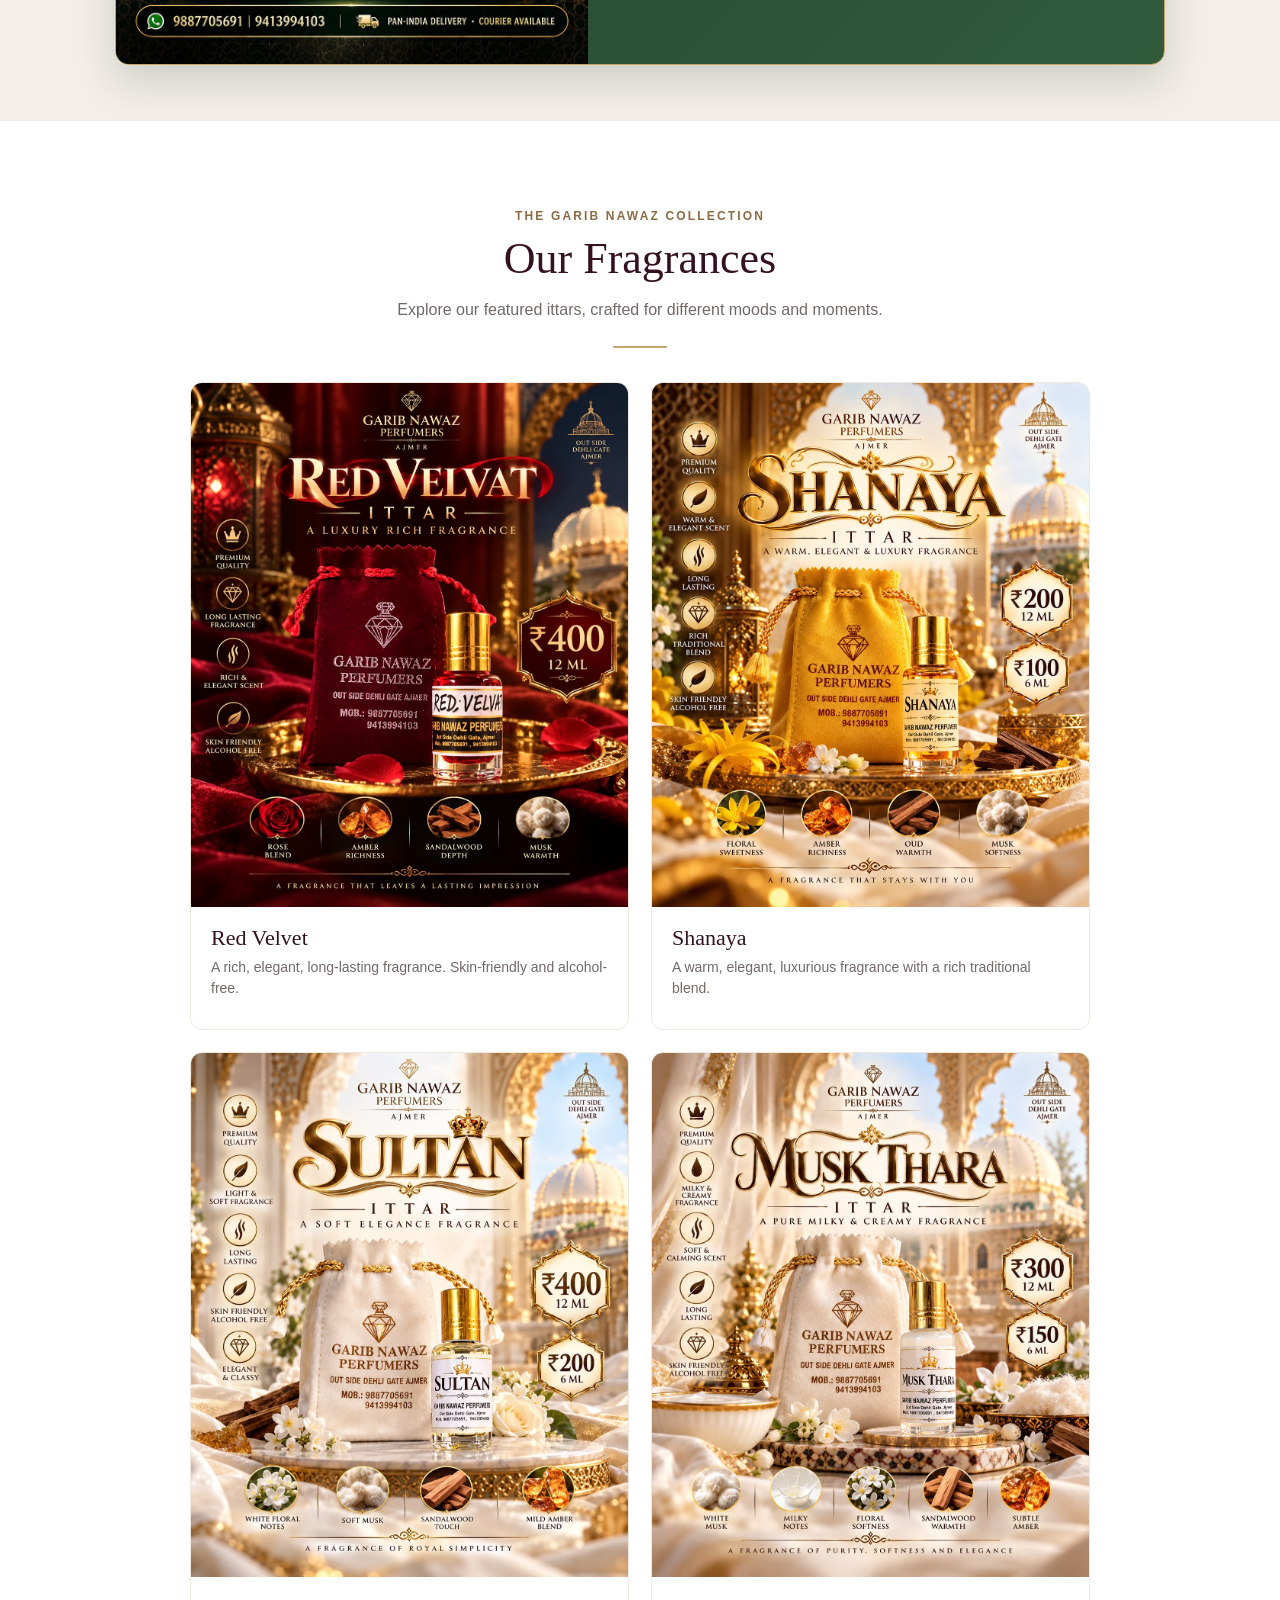
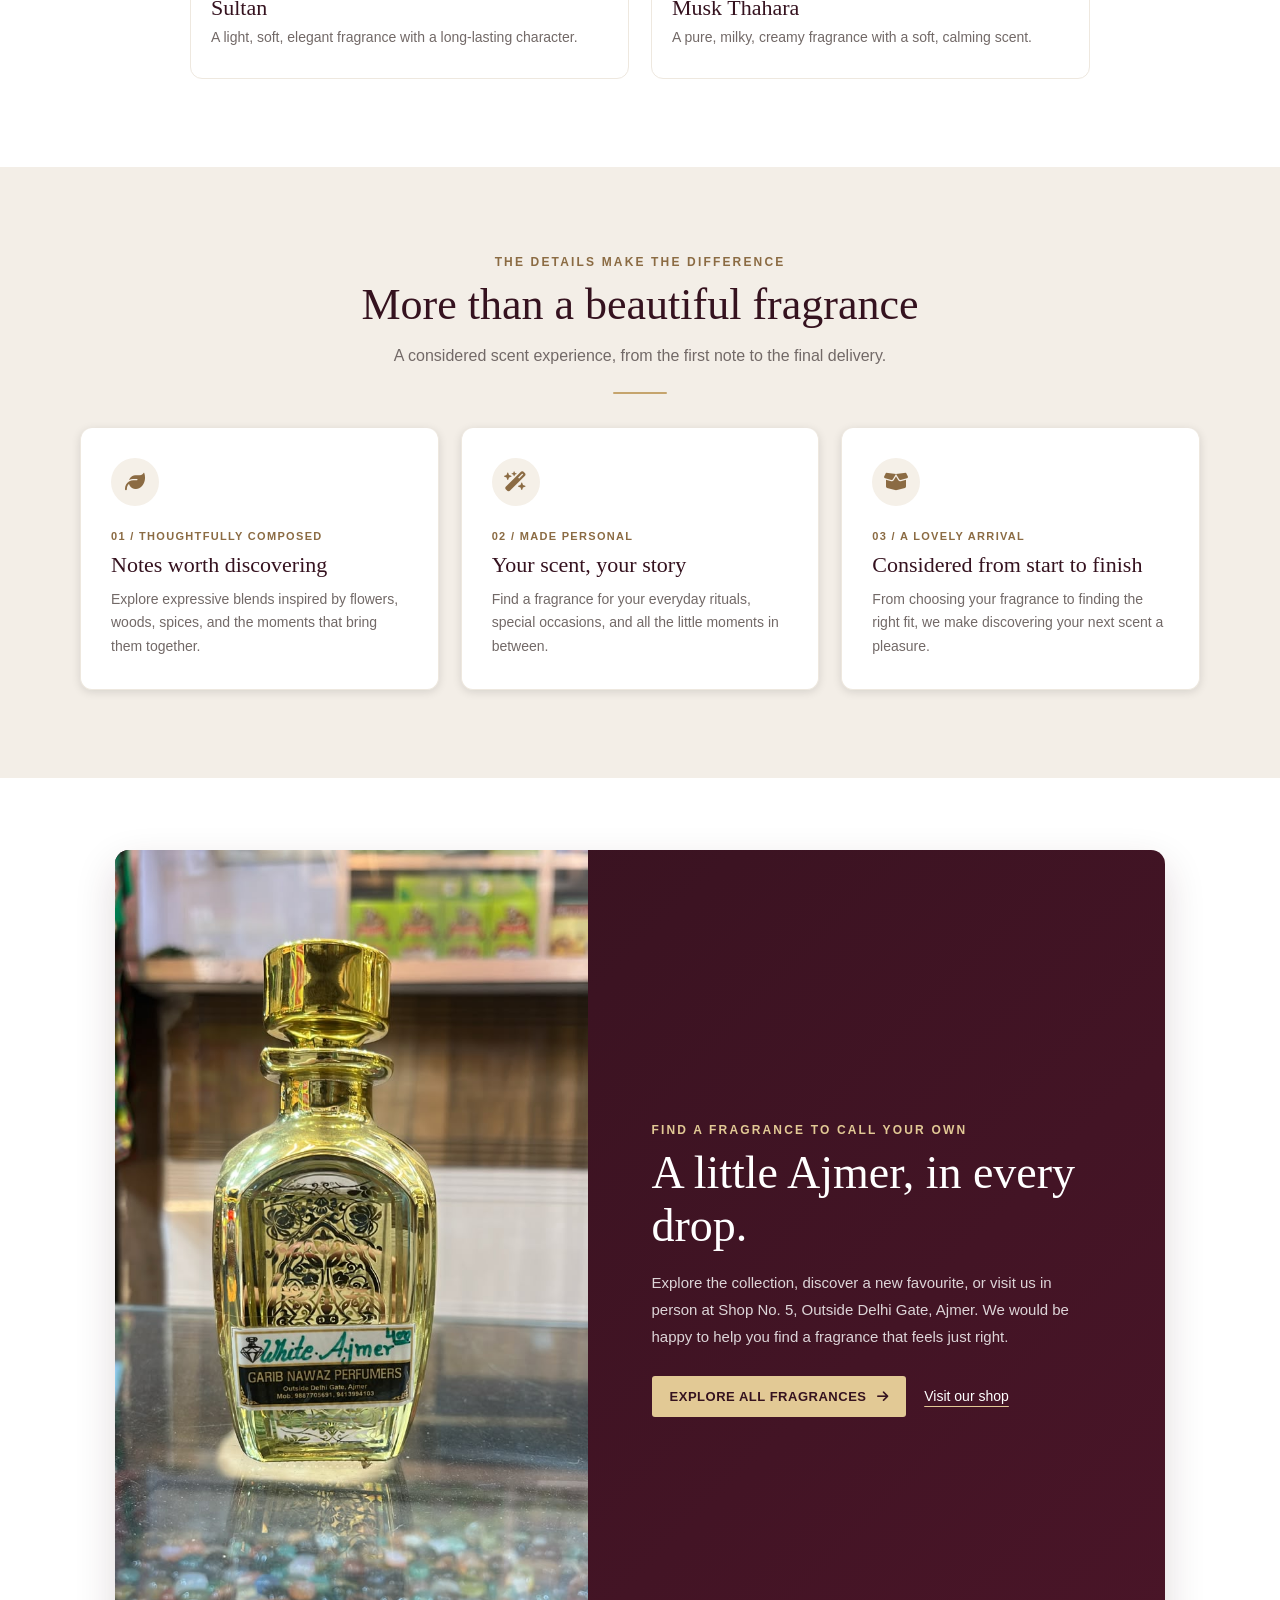
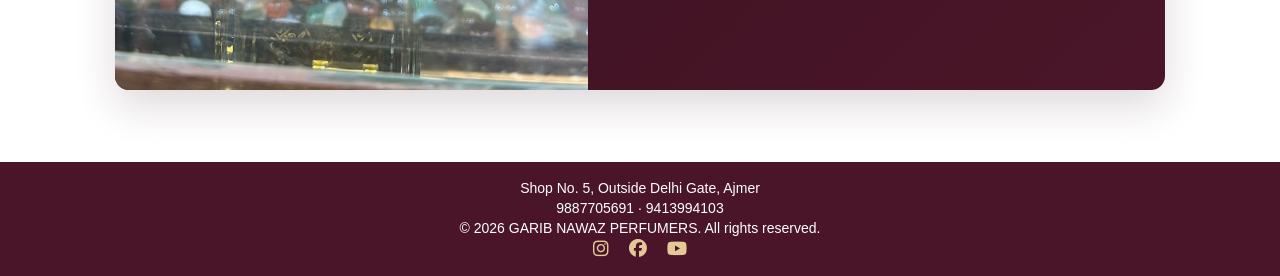
==== commit aa6a1ac9: "changes" ====
--- a/index.html
+++ b/index.html
@@ -19,6 +19,7 @@
 
   <div class="hero">
     <video class="hero-video" autoplay muted loop playsinline poster="images/ImgBG1.jpg">
+      <source src="videos/mobile-intro.mp4" type="video/mp4" media="(max-width: 600px)">
       <source src="videos/intro.mp4" type="video/mp4">
     </video>
     <div class="circle circle1"></div>
@@ -34,6 +35,21 @@
       <a href="products.html" class="btn">Shop Now</a>
     </div>
   </div>
+
+  <section class="green-ajmer-feature" aria-labelledby="green-ajmer-title">
+    <div class="green-ajmer-feature-card">
+      <div class="green-ajmer-feature-image">
+        <img src="images/Green-Ajmer.jpeg" alt="Green Ajmer, Ajmer's signature fragrance" loading="lazy">
+      </div>
+      <div class="green-ajmer-feature-copy">
+        <p class="section-eyebrow"><i class="fa-solid fa-star" aria-hidden="true"></i> Our signature fragrance</p>
+        <h2 id="green-ajmer-title">Green Ajmer</h2>
+        <p>Discover Ajmer's own premium, long-lasting French-base fragrance. A special scent from our collection, made to stand out.</p>
+        <p class="green-ajmer-feature-price">12 ml <strong>₹600</strong></p>
+        <a class="green-ajmer-feature-button" href="products.html#green-ajmer">Discover Green Ajmer <i class="fa-solid fa-arrow-right" aria-hidden="true"></i></a>
+      </div>
+    </div>
+  </section>
 
   <div class="section categories-section">
     <p class="section-eyebrow">The Garib Nawaz collection</p>
--- a/style.css
+++ b/style.css
@@ -338,9 +338,9 @@
 
 .about-layout {
   display: grid;
-  grid-template-columns: minmax(0, 1fr) minmax(250px, 350px);
+  grid-template-columns: minmax(0, 1fr) minmax(0, 420px);
   align-items: center;
-  gap: 36px;
+  gap: 30px;
   margin-top: 24px;
 }
 
@@ -351,18 +351,32 @@
 
 .about-owner {
   width: 100%;
-  max-width: 350px;
   margin: 0 auto;
+  display: grid;
+  grid-template-columns: repeat(2, minmax(0, 1fr));
+  gap: 14px;
 }
 
 .about-owner .owner-photo {
   height: auto;
-  aspect-ratio: 350 / 427;
-  margin-bottom: 18px;
+  aspect-ratio: 4 / 5;
+  margin-bottom: 0;
+  overflow: hidden;
   border: 1px solid #eee8df;
 }
 
 .about-owner .owner-photo img {
+  display: block;
+  transform: scale(1.14);
+  object-position: center;
+}
+
+.about-owner .owner-photo:first-child img {
+  transform: scale(1.7);
+  transform-origin: center 15%;
+}
+
+.about-owner .owner-photo:last-child img {
   object-position: center 15%;
 }
 
@@ -509,6 +523,41 @@
   object-fit: cover;
 }
 
+.product-card-featured {
+  position: relative;
+  border: 2px solid #c5a46d;
+  box-shadow: 0 8px 24px rgba(53, 18, 31, 0.16);
+}
+
+.product-featured-badge {
+  position: absolute;
+  top: 12px;
+  left: 12px;
+  z-index: 1;
+  padding: 8px 12px;
+  border-radius: 999px;
+  background-color: #315a3b;
+  color: #ffffff;
+  font-size: 11px;
+  font-weight: 700;
+  letter-spacing: 0.04em;
+  text-transform: uppercase;
+}
+
+.product-featured-badge i {
+  margin-right: 5px;
+  color: #e2c995;
+}
+
+.product-card-featured .product-info {
+  border-bottom-color: #315a3b;
+}
+
+.product-card-featured h3,
+.product-card-featured .product-price {
+  color: #315a3b;
+}
+
 .product-image-placeholder {
   padding: 32px;
   object-fit: contain;
@@ -560,6 +609,14 @@
   color: #4a1528;
   font-size: 17px;
   font-weight: 700;
+  text-align: center;
+}
+
+.product-price-note {
+  margin-top: -10px;
+  color: #726967;
+  font-size: 11px;
+  line-height: 1.4;
   text-align: center;
 }
 
@@ -1266,6 +1323,108 @@
   background-color: #ffffff;
 }
 
+.green-ajmer-feature {
+  padding: 56px 25px;
+  background-color: #f3eee7;
+}
+
+.green-ajmer-feature-card {
+  max-width: 1050px;
+  min-height: 340px;
+  margin: 0 auto;
+  display: grid;
+  grid-template-columns: minmax(0, 0.9fr) minmax(0, 1.1fr);
+  overflow: hidden;
+  border: 1px solid #c5a46d;
+  border-radius: 14px;
+  background: linear-gradient(135deg, #203e2a, #315a3b);
+  box-shadow: 0 16px 40px rgba(32, 62, 42, 0.18);
+}
+
+.green-ajmer-feature-image {
+  min-height: 340px;
+  overflow: hidden;
+  background-color: #203e2a;
+}
+
+.green-ajmer-feature-image img {
+  display: block;
+  width: 100%;
+  height: 100%;
+  object-fit: cover;
+  transition: transform 500ms ease;
+}
+
+.green-ajmer-feature-card:hover .green-ajmer-feature-image img {
+  transform: scale(1.04);
+}
+
+.green-ajmer-feature-copy {
+  padding: clamp(30px, 5vw, 58px);
+  display: flex;
+  flex-direction: column;
+  align-items: flex-start;
+  justify-content: center;
+}
+
+.green-ajmer-feature-copy .section-eyebrow {
+  margin-bottom: 12px;
+  color: #e2c995;
+  font-size: 12px;
+  font-weight: 700;
+  letter-spacing: 0.16em;
+  text-transform: uppercase;
+}
+
+.green-ajmer-feature-copy h2 {
+  margin-bottom: 14px;
+  color: #ffffff;
+  font-family: Georgia, "Times New Roman", serif;
+  font-size: clamp(34px, 4vw, 48px);
+  font-weight: 400;
+}
+
+.green-ajmer-feature-copy > p:not(.section-eyebrow):not(.green-ajmer-feature-price) {
+  margin-bottom: 18px;
+  color: rgba(255, 255, 255, 0.84);
+  font-size: 15px;
+  line-height: 1.8;
+}
+
+.green-ajmer-feature-price {
+  margin-bottom: 20px;
+  color: #e2c995;
+  font-size: 13px;
+}
+
+.green-ajmer-feature-price strong {
+  margin-left: 8px;
+  color: #ffffff;
+  font-size: 20px;
+}
+
+.green-ajmer-feature-button {
+  padding: 13px 18px;
+  border-radius: 3px;
+  background-color: #e2c995;
+  color: #203e2a;
+  font-size: 13px;
+  font-weight: 700;
+  letter-spacing: 0.04em;
+  text-decoration: none;
+  text-transform: uppercase;
+  transition: background-color 180ms ease, transform 180ms ease;
+}
+
+.green-ajmer-feature-button:hover {
+  transform: translateY(-2px);
+  background-color: #ffffff;
+}
+
+.green-ajmer-feature-button i {
+  margin-left: 6px;
+}
+
 .home-visit-card {
   max-width: 1050px;
   min-height: 360px;
@@ -1395,6 +1554,23 @@
     grid-template-columns: 1fr;
   }
 
+  .green-ajmer-feature {
+    padding: 48px 18px;
+  }
+
+  .green-ajmer-feature-card {
+    grid-template-columns: 1fr;
+  }
+
+  .green-ajmer-feature-image {
+    min-height: 0;
+    aspect-ratio: 4 / 3;
+  }
+
+  .green-ajmer-feature-copy {
+    padding: 30px 24px;
+  }
+
   .home-visit-image {
     min-height: 0;
     aspect-ratio: 4 / 3;
@@ -1589,7 +1765,7 @@
   }
 
   .about-owner {
-    width: min(350px, 100%);
+    width: min(430px, 100%);
   }
 }
 
